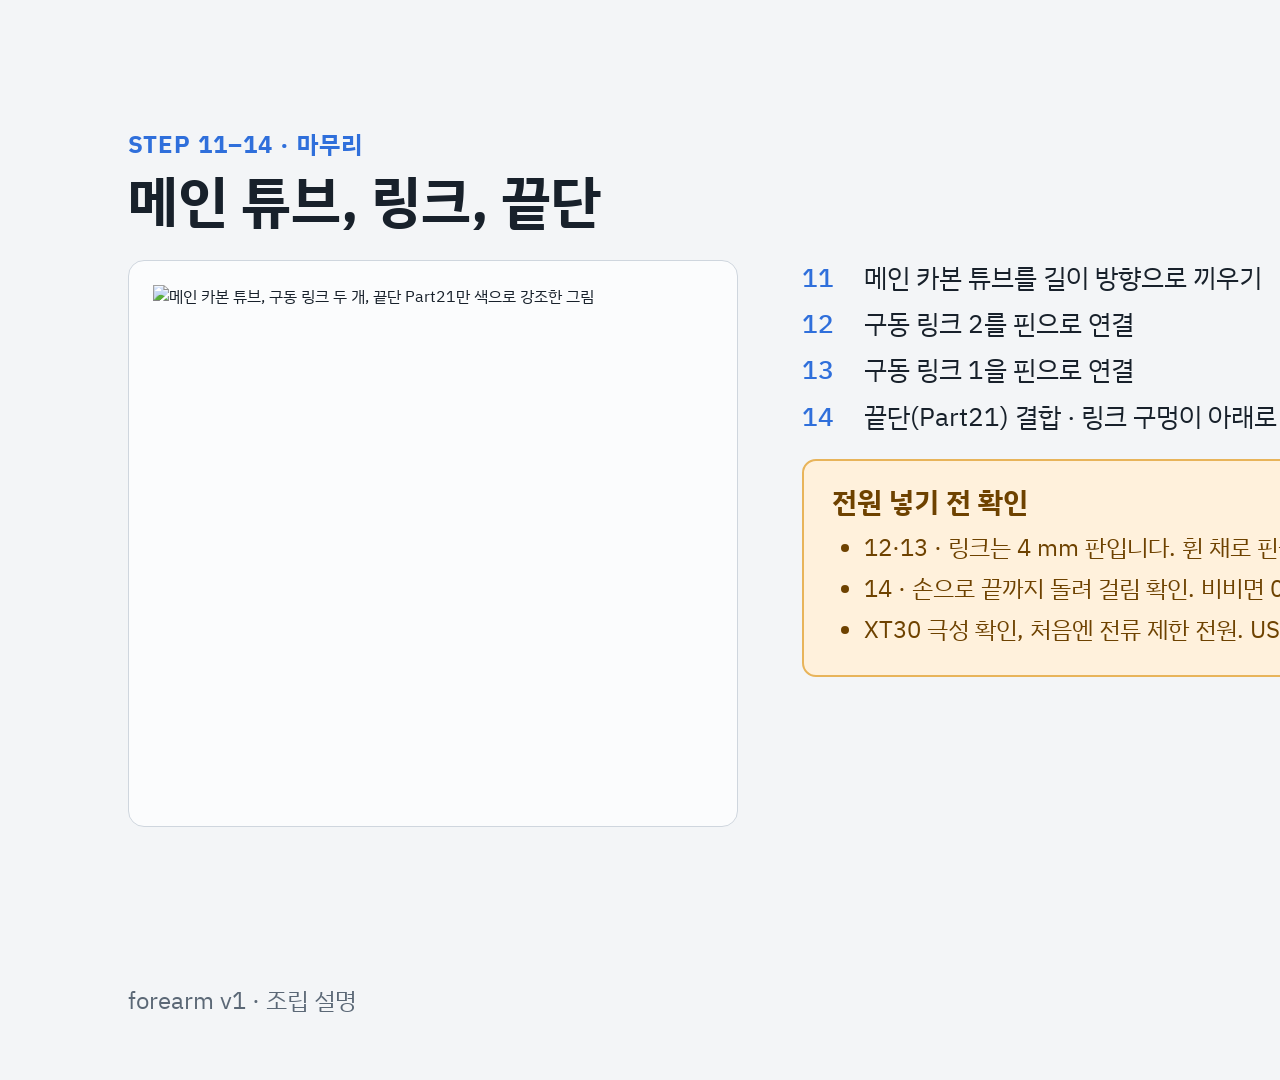
==== agent/data/source/slides_html/g3.html @ c8cdf43c "조립 도우미 AI 에이전트 추가 (agent/): 14단계 안내, 설명 녹화, 기록 보관함" ====
<!doctype html><html><head><meta charset="utf-8"><link rel="stylesheet" href="https://fonts.googleapis.com/css2?family=IBM+Plex+Sans+KR:wght@400;500;700&family=IBM+Plex+Mono:wght@500&display=swap">
<style>html,body{margin:0;width:1920px;height:1080px;overflow:hidden}
section{position:relative;width:1920px;height:1080px}
:root{
  --bg:#F3F5F7; --bg2:#E6EBF0; --ink:#18212B; --body:#3E4A57; --muted:#5B6876;
  --blue:#2F6FDB; --orange:#C9621F; --line:#CFD6DE;
  --warn-bg:#FFF1DC; --warn-ink:#6E4200; --warn-line:#E8B45A;
}
body{font-family:'IBM Plex Sans KR', Arial, sans-serif; color:var(--ink);}
section{background:var(--bg); padding:128px 128px 160px; box-sizing:border-box; display:flex; flex-direction:column; gap:28px;}
section.cover{background:var(--bg2);}

.eyebrow{font-size:24px; font-weight:700; color:var(--blue); letter-spacing:1px; margin:0;}
h1{font-size:88px; font-weight:700; line-height:1.1; margin:0; color:var(--ink);}
h2{font-size:56px; font-weight:700; line-height:1.1; margin:0; color:var(--ink);}
h3{font-size:30px; font-weight:700; margin:0;}
.lead{font-size:30px; line-height:1.45; color:var(--body); margin:0;}
.head{display:flex; flex-direction:column; gap:10px;}

.row{display:flex; gap:64px; align-items:flex-start;}
.col{display:flex; flex-direction:column; gap:24px; flex:1;}

.bom{font-size:24px; color:var(--ink); width:100%;}
.flow{display:flex; gap:12px;}
.pill{font-size:24px; font-weight:500; background:var(--ink); color:#F3F5F7; padding:10px 18px; border-radius:10px; margin:0;}

.body{display:flex; gap:64px; align-items:flex-start;}
.fig{display:flex; flex-direction:column; gap:16px; background:#FBFCFD; border:1px solid var(--line); border-radius:16px; padding:24px;}
.cap{font-size:24px; line-height:1.45; color:var(--muted); margin:0;}
.text{display:flex; flex-direction:column; gap:24px; flex:1;}
.do{font-size:28px; line-height:1.45; color:var(--ink); margin:0; padding-left:44px;}
.do li{margin:0 0 10px;}

.warn{background:var(--warn-bg); border:2px solid var(--warn-line); border-radius:14px; padding:22px 28px; display:flex; flex-direction:column; gap:10px;}
.warn h3{color:var(--warn-ink); font-size:28px;}
.warn ul{font-size:24px; line-height:1.45; color:var(--warn-ink); margin:0; padding-left:32px;}
.warn li{margin:0 0 6px;}

.stps{display:flex;flex-direction:column;gap:10px;}
.stp{display:flex;gap:18px;align-items:baseline;}
.stp .n{font-family:'IBM Plex Mono', 'Courier New', monospace;font-size:26px;font-weight:500;color:var(--blue);margin:0;width:44px;flex:none;}
.stp .t{font-size:26px;line-height:1.4;color:var(--ink);margin:0;}
.stp .b{font-size:24px;line-height:1.4;color:var(--muted);margin:0;}
.foot{position:absolute; left:128px; bottom:64px; width:1664px; display:flex; justify-content:space-between;}
.foot p{font-size:24px; color:var(--muted); margin:0;}
.mono{font-family:'IBM Plex Mono', 'Courier New', monospace;}

.fade-in{animation:rise 500ms ease-out both;}
.d1{animation-delay:120ms;} .d2{animation-delay:240ms;}
@keyframes rise{from{opacity:0; transform:translateY(16px);} to{opacity:1; transform:translateY(0);}}
</style></head><body><section id="g3">
<div class="head">
<p class="eyebrow">STEP 11–14 · 마무리</p>
<h2>메인 튜브, 링크, 끝단</h2>
</div>
<div class="body">
<div class="fig fade-in" style="width:560px;">
<img src="file:///C:/Users/HP/Desktop/%EA%B0%9C%EC%9D%B8%20%ED%94%84%EB%A1%9C%EC%A0%9D%ED%8A%B8%2B%EB%8C%80%ED%9A%8C/2026_XR.AI%EC%9B%90%ED%84%B0%EC%8A%A4%EC%BF%A8/agent/data/source/assets/d890beea4562e19dc57d32cbe763c18b.png" alt="메인 카본 튜브, 구동 링크 두 개, 끝단 Part21만 색으로 강조한 그림" style="width:512px; height:517px; object-fit:contain;">
</div>
<div class="text fade-in d1">
<div class="stps">
<div class="stp"><p class="n">11</p><p class="t">메인 카본 튜브를 길이 방향으로 끼우기</p></div>
<div class="stp"><p class="n">12</p><p class="t">구동 링크 2를 핀으로 연결</p></div>
<div class="stp"><p class="n">13</p><p class="t">구동 링크 1을 핀으로 연결</p></div>
<div class="stp"><p class="n">14</p><p class="t">끝단(Part21) 결합 · 링크 구멍이 아래로</p></div>
</div>
<div class="warn">
<h3>전원 넣기 전 확인</h3>
<ul>
<li>12·13 · 링크는 4 mm 판입니다. 휜 채로 핀을 끼우지 마세요.</li>
<li>14 · 손으로 끝까지 돌려 걸림 확인. 비비면 03의 1 mm 틈부터.</li>
<li>XT30 극성 확인, 처음엔 전류 제한 전원. USB-C로 두 액추에이터 ID가 다른지 확인.</li>
</ul>
</div>
</div>
</div>
<div class="foot"><p>forearm v1 · 조립 설명</p><p class="mono">4 / 4</p></div>

</section>
</body></html>
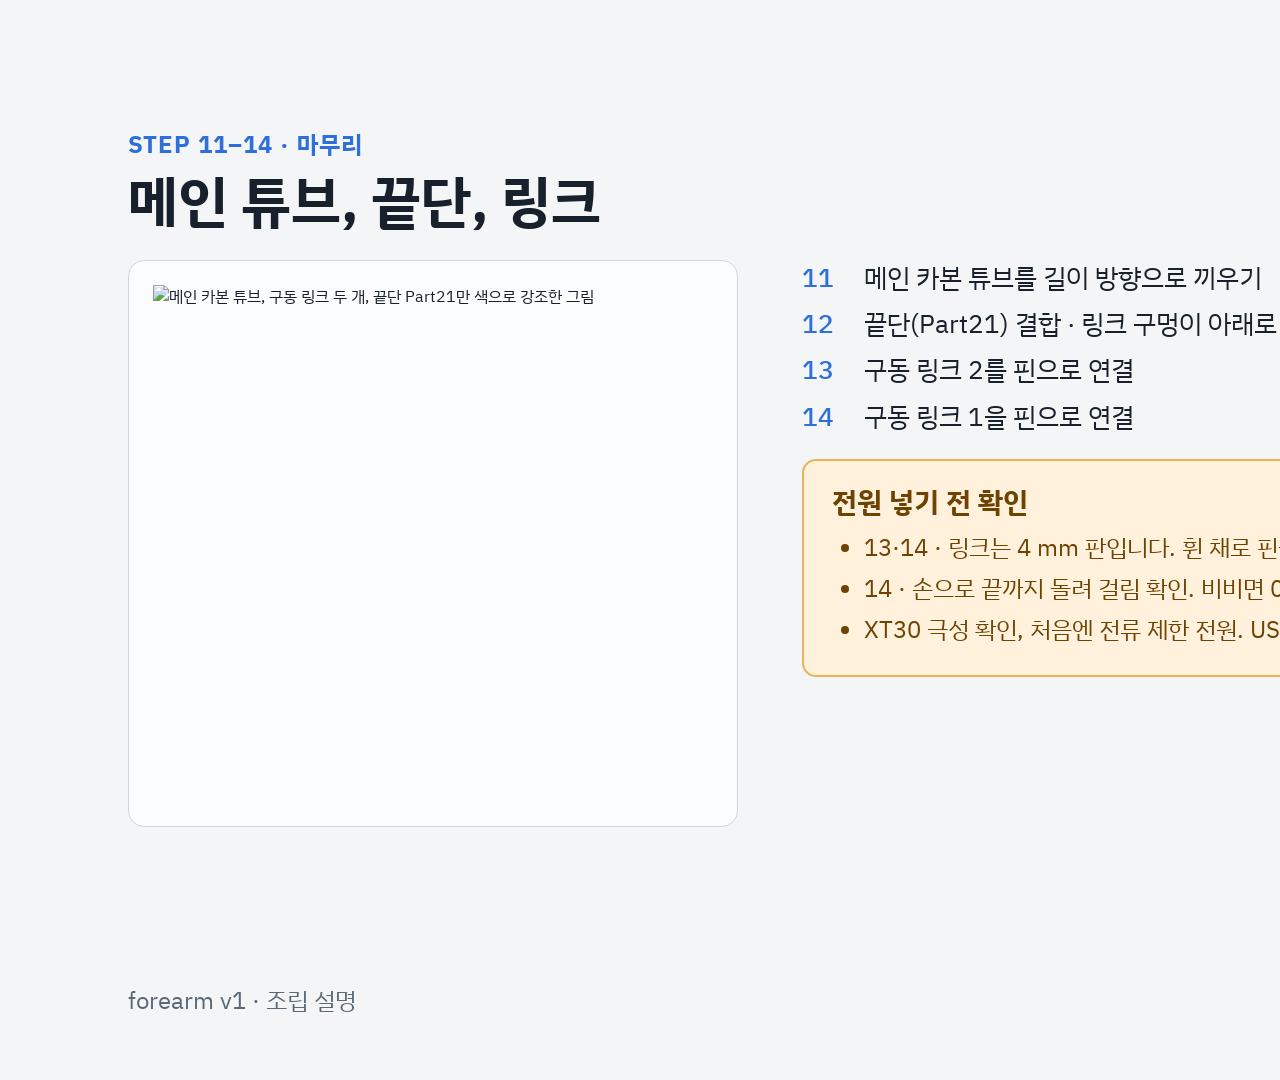
==== commit 67cc9501: "음성으로 화면 버튼·단계 이동, 12~14단계 순서를 끝단 → 링크 2 → 링크 1로 - 처음부터·전체 보기·모두 펼치기·모두 조립·기본 배치를 말로 (호출어 있어도 없어도) - " ====
--- a/agent/data/source/slides_html/g3.html
+++ b/agent/data/source/slides_html/g3.html
@@ -51,7 +51,7 @@
 </style></head><body><section id="g3">
 <div class="head">
 <p class="eyebrow">STEP 11–14 · 마무리</p>
-<h2>메인 튜브, 링크, 끝단</h2>
+<h2>메인 튜브, 끝단, 링크</h2>
 </div>
 <div class="body">
 <div class="fig fade-in" style="width:560px;">
@@ -60,14 +60,14 @@
 <div class="text fade-in d1">
 <div class="stps">
 <div class="stp"><p class="n">11</p><p class="t">메인 카본 튜브를 길이 방향으로 끼우기</p></div>
-<div class="stp"><p class="n">12</p><p class="t">구동 링크 2를 핀으로 연결</p></div>
-<div class="stp"><p class="n">13</p><p class="t">구동 링크 1을 핀으로 연결</p></div>
-<div class="stp"><p class="n">14</p><p class="t">끝단(Part21) 결합 · 링크 구멍이 아래로</p></div>
+<div class="stp"><p class="n">12</p><p class="t">끝단(Part21) 결합 · 링크 구멍이 아래로</p></div>
+<div class="stp"><p class="n">13</p><p class="t">구동 링크 2를 핀으로 연결</p></div>
+<div class="stp"><p class="n">14</p><p class="t">구동 링크 1을 핀으로 연결</p></div>
 </div>
 <div class="warn">
 <h3>전원 넣기 전 확인</h3>
 <ul>
-<li>12·13 · 링크는 4 mm 판입니다. 휜 채로 핀을 끼우지 마세요.</li>
+<li>13·14 · 링크는 4 mm 판입니다. 휜 채로 핀을 끼우지 마세요.</li>
 <li>14 · 손으로 끝까지 돌려 걸림 확인. 비비면 03의 1 mm 틈부터.</li>
 <li>XT30 극성 확인, 처음엔 전류 제한 전원. USB-C로 두 액추에이터 ID가 다른지 확인.</li>
 </ul>
